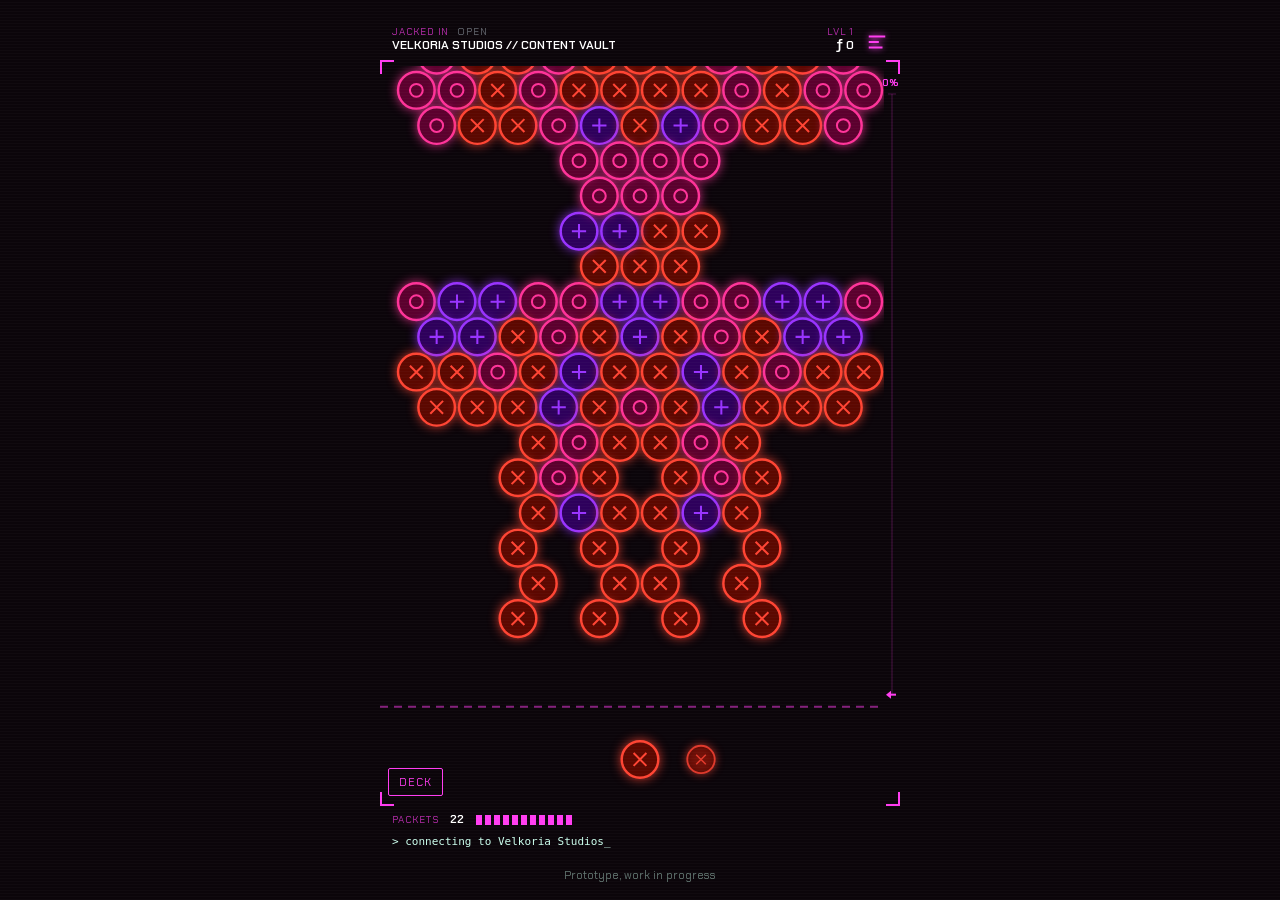
==== index.html @ e5b64105 "feat: rework the ice schedule and add a security tier A play log showed scrambler needs about 1.5x t" ====
<!doctype html>
<html lang="en">
<head>
<meta charset="utf-8">
<meta name="viewport" content="width=device-width,initial-scale=1,maximum-scale=1,user-scalable=no">
<meta name="theme-color" content="#07080b">
<title>Splice</title>
<link rel="icon" href="icons/icon.svg" type="image/svg+xml">
<link rel="manifest" href="manifest.webmanifest">
<link rel="apple-touch-icon" href="icons/apple-touch-icon.png">
<meta name="apple-mobile-web-app-capable" content="yes">
<meta name="mobile-web-app-capable" content="yes">
<meta name="apple-mobile-web-app-title" content="Splice">
<meta name="apple-mobile-web-app-status-bar-style" content="black-translucent">
<link rel="preload" href="fonts/chakra-petch-latin-600.woff2" as="font" type="font/woff2" crossorigin>
<link rel="stylesheet" href="style.css">
<script type="module" src="src/ui.js"></script>
</head>
<body>
<main id="deck">
<header id="hud"><div class="l"><small><span id="jack"></span><span id="sec"></span><span id="ice"></span></small><b id="host"></b></div><div class="r"><small id="lvl"></small><b id="score"></b></div><button id="menuBtn"><svg viewBox="0 0 24 24" width="22" height="22" fill="none" stroke="currentColor" stroke-width="2"><path d="M3 6h18M3 12h11M3 18h15"/></svg></button></header>
<canvas id="strip"></canvas>
<div id="frame"><canvas id="board"></canvas><button id="deckBtn"></button><div id="drawer" hidden></div></div>
<div id="bar"><small id="pk"></small><b id="shots"></b><span id="segs"></span></div>
<div id="log"></div>
</main>
<p id="wip"></p>
<div id="alert" hidden></div>
<div id="turn"><p id="turnText"></p></div>
<div id="load" hidden><div class="card"><h2 id="loadT"></h2><p id="loadM"></p></div></div>
<div id="sheet" hidden><div class="card"><h2 id="sheetT"></h2><p id="sheetP" hidden></p><button id="sheetB"></button><button id="sheetO" hidden></button><button id="sheetC" hidden></button></div></div>
<div id="menu" hidden>
<nav id="tabs"><button data-tab="run"></button><button data-tab="shop"></button><button data-tab="info"></button></nav>
<section data-tab="run">
<div class="row"><span id="curL"></span><b id="curN"></b></div>
<div class="row"><span id="bestL"></span><b id="bestN"></b></div>
<button id="mRestart"></button>
<button id="mBack"></button>
<button id="mOver"></button>
<p id="pickL"></p>
<div id="step"><button id="lvlDn"></button><input id="lvlIn" type="text" inputmode="numeric" autocomplete="off"><button id="lvlUp"></button></div>
<p id="pickHost"></p>
<button id="mPlay"></button>
<div id="plog"><h3 id="pHead"></h3><label id="pSw"><input id="pOn" type="checkbox"><span id="pTrack"></span></label><p id="pCount"></p><button id="pShare"></button><button id="pClear"></button></div>
<button id="mReset"></button>
</section>
<section data-tab="shop" hidden>
<small id="balL"></small>
<h2 id="balN"></h2>
<div id="shopList"></div>
</section>
<section data-tab="info" hidden>
<h2 id="iName"></h2>
<p id="iText"></p>
<p id="iHow"></p>
<button id="iShare"></button>
<a id="iSrc" class="btn" href="https://github.com/thomaslazar/splice" target="_blank" rel="noopener"></a>
<p id="iUrl" hidden></p>
<small id="iLic"></small>
<small id="iCred"></small>
<label class="pick"><span id="iLang"></span><select id="iSel"></select></label>
</section>
<button id="mKeep" class="primary"></button>
</div>
<div id="demo" hidden><div class="card"><h2 id="demoN"></h2><span id="demoI"></span><canvas id="demoC"></canvas><p id="demoD"></p><button id="demoX"></button></div></div>
<div id="scan"></div>
</body>
</html>
---- style.css ----
/* Chakra Petch, SIL OFL 1.1: fonts/OFL.txt */
@font-face { font-family: 'Chakra Petch'; font-style: normal; font-weight: 400; font-display: swap;
  src: url(fonts/chakra-petch-latin-400.woff2) format('woff2'); unicode-range: U+0000-00FF,U+0131,U+0152-0153,U+02BB-02BC,U+02C6,U+02DA,U+02DC,U+0304,U+0308,U+0329,U+2000-206F,U+20AC,U+2122,U+2191,U+2193,U+2212,U+2215,U+FEFF,U+FFFD; }
@font-face { font-family: 'Chakra Petch'; font-style: normal; font-weight: 600; font-display: swap;
  src: url(fonts/chakra-petch-latin-600.woff2) format('woff2'); unicode-range: U+0000-00FF,U+0131,U+0152-0153,U+02BB-02BC,U+02C6,U+02DA,U+02DC,U+0304,U+0308,U+0329,U+2000-206F,U+20AC,U+2122,U+2191,U+2193,U+2212,U+2215,U+FEFF,U+FFFD; }
:root { --bg: #07080b; --fg: #cfe; --acc: #39ff88; --dim: #000a; }
html, body { margin: 0; height: 100%; background: var(--bg); color: var(--fg);
  font: 14px/1.3 'Chakra Petch', ui-monospace, Menlo, monospace; overscroll-behavior: none; touch-action: none;
  -webkit-user-select: none; user-select: none; }
body { display: flex; flex-direction: column; align-items: center; justify-content: center; }
#deck { max-width: 100%; }
small { display: block; font-size: 10px; letter-spacing: .08em; text-transform: uppercase; color: var(--acc); opacity: .7; }
/* header: "Jacked in" over the host label (wraps to two lines at most), level over score, restart */
#hud { box-sizing: border-box; padding: 8px 12px 6px; display: flex; gap: 12px; align-items: flex-end; }
#hud .l { flex: 1; min-width: 0; }
#hud .r { text-align: right; }
#hud b { display: block; font-weight: 600; font-size: 12px; color: #fff; }
/* active ICE: a small tag after "Jacked in" */
#ice:not(:empty) { margin-left: 8px; padding: 0 4px; border: 1px solid var(--acc); }
/* security tier: open grey, guarded accent, hardened amber, fortified red */
#sec { margin-left: 8px; color: #8a929c; } #sec[data-sec="1"] { color: var(--acc); }
#sec[data-sec="2"] { color: #ffb020; } #sec[data-sec="3"] { color: #ff2a4a; }
#hud #host { display: -webkit-box; -webkit-line-clamp: 2; -webkit-box-orient: vertical; overflow: hidden; }
/* menu button: the whole header height (44px or more) and the gap are the tap target; margins keep the layout */
#menuBtn { border: 0; align-self: stretch; display: flex; align-items: flex-end; margin: -10px -12px -6px -10px; padding: 0 12px 7px 10px; }
#menuBtn svg { filter: drop-shadow(0 0 3px var(--acc)); }
/* host strip: zero height until the ceiling is in view; ui.js sizes it */
#strip { height: 0; }
/* corner brackets around board and shooter zone, drawn over the canvas edges */
#frame { position: relative; padding: 6px 0; }
#frame::after { content: ""; position: absolute; inset: 0; pointer-events: none; --l: linear-gradient(var(--acc), var(--acc));
  background: var(--l) 0 0 / 14px 2px, var(--l) 0 0 / 2px 14px, var(--l) 100% 0 / 14px 2px, var(--l) 100% 0 / 2px 14px,
    var(--l) 0 100% / 14px 2px, var(--l) 0 100% / 2px 14px, var(--l) 100% 100% / 14px 2px, var(--l) 100% 100% / 2px 14px;
  background-repeat: no-repeat; }
/* packets bar: label, shots left, up to 20 segments */
#bar { padding: 6px 12px 4px; display: flex; gap: 10px; align-items: center; }
#bar b { font-weight: 600; font-size: 12px; color: #fff; min-width: 2ch; }
#segs { display: flex; gap: 3px; }
#segs i { width: 6px; height: 10px; background: var(--acc); opacity: .18; }
#segs i.on { opacity: 1; }
#bar[data-warn=low] b, #bar[data-warn=low] #pk { color: #ffb020; } #bar[data-warn=low] #segs i { background: #ffb020; }
#bar[data-warn=crit] b, #bar[data-warn=crit] #pk { color: #ff2a4a; } #bar[data-warn=crit] #segs i { background: #ff2a4a; }
#bar[data-warn=crit] { animation: pulse 1s ease-in-out infinite; }
@keyframes pulse { 50% { opacity: .45; } }
/* trace warning flash: once, centred, never blocks taps */
#alert { position: fixed; left: 0; right: 0; top: 40%; z-index: 20; pointer-events: none; text-align: center; padding: 14px 0;
  background: linear-gradient(90deg, transparent, rgba(0,0,0,.75) 20%, rgba(0,0,0,.75) 80%, transparent);
  font-size: 30px; font-weight: 600; letter-spacing: .12em; text-transform: uppercase; color: #ffb020; text-shadow: 0 0 18px #ffb020;
  animation: flash 2.8s ease-out forwards; }
#alert[data-kind=critical] { color: #ff2a4a; text-shadow: 0 0 18px #ff2a4a; }
#alert[data-kind=restored], #alert[data-kind=ice], #alert[data-kind=unlock], #alert[data-kind=breaker] { color: var(--acc); text-shadow: 0 0 18px var(--acc); }
#alert[data-kind=note] { font-size: 16px; color: var(--acc); text-shadow: 0 0 12px var(--acc); letter-spacing: .08em; }
#alert[hidden] { display: none; }
@keyframes flash { 0% { opacity: 0; transform: scale(1.25); } 6% { opacity: 1; transform: scale(1); } 11% { opacity: .35; } 16% { opacity: 1; } 85% { opacity: 1; } 100% { opacity: 0; } }
@media (prefers-reduced-motion: reduce) { #alert { animation: none; } }
/* phones held sideways: the board does not fit, so ask to turn upright (iOS ignores the manifest lock) */
#turn { display: none; }
@media (orientation: landscape) and (max-height: 500px) {
  #turn { display: flex; position: fixed; inset: 0; z-index: 100; align-items: center; justify-content: center; padding: 24px; background: var(--bg); }
  #turn p { margin: 0; max-width: 22em; text-align: center; font-size: 1.2rem; font-weight: 600; color: var(--fg); }
}
@media (prefers-reduced-motion: reduce) { #bar[data-warn=crit] { animation: none; } }
/* run log: two lines reserved */
#log { height: 2.8em; padding: 2px 12px; font: 11px/1.4 ui-monospace, Menlo, monospace; }
#log div { white-space: nowrap; overflow: hidden; text-overflow: ellipsis; }
#log .cur::after { content: "_"; animation: blink 1s steps(1) infinite; }
@media (prefers-reduced-motion: reduce) { #log .cur::after { animation: none; } }
/* scanlines over the whole screen; never takes taps */
#scan { position: fixed; inset: 0; z-index: 9; pointer-events: none;
  background: repeating-linear-gradient(transparent 0 2px, #ffffff06 2px 3px); }
button { background: transparent; color: var(--acc); border: 1px solid var(--acc); font: inherit; font-family: inherit; padding: 6px 10px;
  border-radius: 2px; cursor: pointer; }
canvas { display: block; touch-action: none; }
#wip { margin: 0; padding-top: 2px; font-size: 11px; opacity: .45; }
#sheet { position: fixed; inset: 0; z-index: 8; display: flex; align-items: center; justify-content: center; background: var(--dim); }
#sheet[hidden], #load[hidden] { display: none; }
#load { position: fixed; inset: 0; z-index: 8; display: flex; align-items: center; justify-content: center; background: var(--bg); }
#loadM { margin: 0; color: var(--fg); opacity: .8; }
#loadM::after { content: "_"; animation: blink 1s steps(1) infinite; }
@keyframes blink { 50% { opacity: 0; } }
@media (prefers-reduced-motion: reduce) { #loadM::after { animation: none; } }
.card { display: flex; flex-direction: column; align-items: center; gap: 16px; padding: 24px 32px;
  background: var(--bg); border: 1px solid var(--acc); }
.card h2 { margin: 0; font-size: 28px; color: var(--acc); text-shadow: 0 0 12px var(--acc); font-weight: normal; }
/* menu panel: full screen, solid, under the scanlines, over the sheet */
#menu { position: fixed; inset: 0; z-index: 8; background: var(--bg); display: flex; flex-direction: column; padding: 0 18px 18px; gap: 9px; overflow: hidden; }
#menu[hidden], #menu section[hidden] { display: none; }
#menu section { display: flex; flex-direction: column; gap: 9px; flex: 1; min-height: 0; overflow-y: auto; }
#menu section > * { flex: none; }
#menu button { width: 100%; padding: 10px; font-size: 12px; letter-spacing: .08em; text-transform: uppercase; }
#menu button[hidden] { display: none; }
#menu button.primary { background: var(--acc); color: var(--bg); font-weight: 600; flex: none; }
#tabs { display: flex; margin: 0 -18px 8px; border-bottom: 1px solid var(--acc); padding-top: 8px; }
#tabs button { flex: 1; width: auto; border: 0; border-radius: 0; padding: 10px 0; font-size: 11px; opacity: .5; border-bottom: 2px solid transparent; }
#tabs button.on { opacity: 1; border-bottom-color: var(--acc); }
#tabs button:disabled { opacity: .25; cursor: default; }
#menu .row { display: flex; justify-content: space-between; padding: 4px 0; border-bottom: 1px solid #ffffff14; }
#menu .row b { color: #fff; font-weight: 600; }
#menu p { margin: 8px 0 0; text-align: center; font-size: 12px; opacity: .8; }
#step { display: flex; gap: 6px; justify-content: center; }
#step button { width: auto; padding: 9px 16px; }
#lvlIn { width: 6ch; box-sizing: content-box; text-align: center; font: inherit; font-size: 16px; color: #fff; background: transparent;
  border: 1px solid var(--acc); border-radius: 2px; padding: 8px 12px; -webkit-user-select: text; user-select: text; }
#pickHost { margin-top: 0; min-height: 1.3em; }
#menu h2 { margin: 0; text-align: center; font-size: 28px; color: var(--acc); text-shadow: 0 0 12px var(--acc); font-weight: normal; }
#iHow { white-space: pre-line; }
#iUrl { -webkit-user-select: text; user-select: text; word-break: break-all; opacity: 1; }
#menu small { text-align: center; opacity: .55; font-size: 11px; }
#menu a.btn { display: block; box-sizing: border-box; text-align: center; padding: 10px; font-size: 12px; letter-spacing: .08em; text-transform: uppercase; color: var(--acc); border: 1px solid var(--acc); text-decoration: none; }
.pick { display: flex; justify-content: space-between; align-items: center; gap: 12px; font-size: 12px; }
.pick select { font: inherit; font-size: 14px; color: #fff; background: var(--bg); border: 1px solid var(--acc); border-radius: 2px; padding: 7px 10px; }
#sheetP { margin: 0; max-width: 22em; text-align: center; opacity: .8; }
#sheetP[hidden], #sheetO[hidden] { display: none; }
#sheetP .loot { display: flex; align-items: center; justify-content: center; gap: 8px; margin-top: 8px; color: #fff; }
#hud b.dim { opacity: .5; }
#score.up { animation: fragUp .2s ease-out; }   /* a fallen bubble counts up */
@keyframes fragUp { from { color: var(--acc); text-shadow: 0 0 6px currentColor; } }
@media (prefers-reduced-motion: reduce) { #score.up { animation: none; } }
/* deck: button over the shooter strip (bottom left), drawer above it */
#deckBtn { position: absolute; left: 8px; bottom: 10px; z-index: 5; padding: 6px 10px; font-size: 11px; letter-spacing: .08em; text-transform: uppercase; background: var(--bg); }
#drawer { position: absolute; left: 8px; bottom: 48px; z-index: 5; display: flex; flex-direction: column; gap: 4px; padding: 6px; min-width: 190px; max-height: 60%; overflow-y: auto;
  background: var(--bg); border: 1px solid var(--acc); }
#drawer[hidden] { display: none; }
#drawer small { text-align: center; }
#drawer button { display: flex; align-items: center; gap: 8px; width: 100%; padding: 5px 8px; font-size: 12px; }
#drawer button:disabled { opacity: .3; cursor: default; }
#drawer button span { flex: 1; text-align: left; }
#drawer button b { color: #fff; font-weight: 600; }
#drawer svg { flex: none; }
#drawer button.shop { justify-content: center; }
/* shop and demo */
#balL { opacity: .55; }
#balN { font-size: 32px; }
#shopList { display: flex; flex-direction: column; }
.shopRow { display: flex; align-items: center; gap: 10px; padding: 8px 0; border-bottom: 1px solid #ffffff14; cursor: pointer; }
.shopRow.lock { opacity: .4; }
.shopRow > svg { flex: none; }
.shopRow > div { flex: 1; min-width: 0; display: flex; flex-direction: column; gap: 2px; }
.shopRow b { color: #fff; font-weight: 600; font-size: 13px; }
.shopRow small { text-align: left; font-size: 11px; text-transform: none; letter-spacing: 0; opacity: .75; }
.shopRow > span { flex: none; font-size: 12px; }
#menu .shopRow button { width: auto; flex: none; min-width: 64px; padding: 8px 10px; }
#menu .shopRow button:disabled { opacity: .35; cursor: default; }
#demo { position: fixed; inset: 0; z-index: 9; background: #000c; display: flex; align-items: center; justify-content: center; padding: 16px; }
#demo[hidden] { display: none; }
#demo .card { max-width: 100%; align-items: center; }
#demo canvas { max-width: 100%; border: 1px solid #ffffff22; }
#demo canvas[hidden] { display: none; }
#demoD { margin: 0; text-align: center; }
#plog { margin-top: 28px; display: flex; flex-direction: column; gap: 8px; }
#plog h3 { margin: 0; font-size: 12px; letter-spacing: .12em; text-transform: uppercase; opacity: .75; }
#plog p { margin: 0; font-size: 12px; opacity: .75; }
#pSw { display: flex; align-items: center; gap: 10px; cursor: pointer; }
#pOn { width: 20px; height: 20px; accent-color: currentColor; margin: 0; }
#menu #plog button:disabled { opacity: .35; cursor: default; }
#menu #mReset { margin-top: 28px; border-color: #ff2a4a; color: #ff2a4a; }
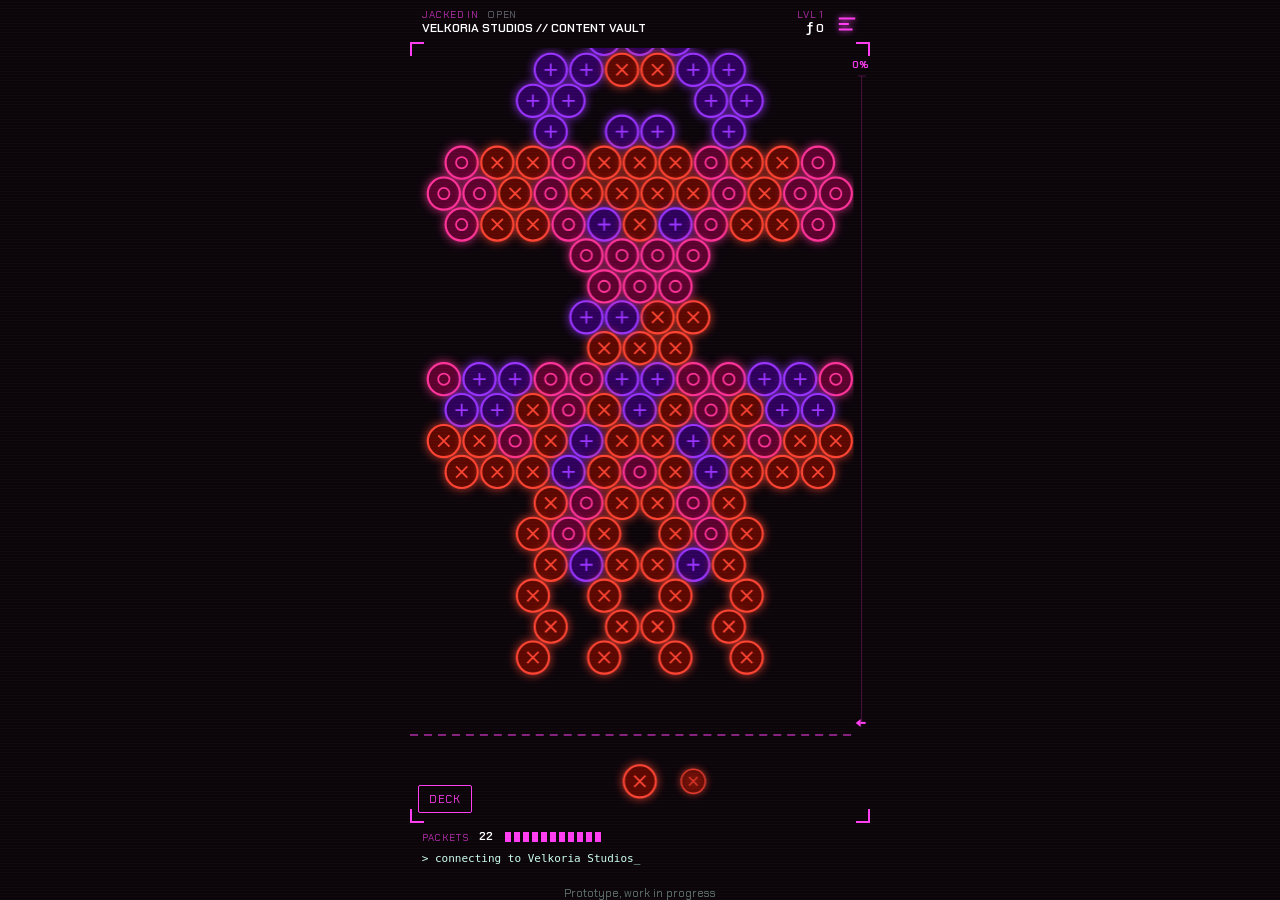
==== commit 2fedeced: "feat: add seal ice and show more rows Seal ICE is lock with a hidden next packet, so the shot after " ====
--- a/index.html
+++ b/index.html
@@ -2,7 +2,7 @@
 <html lang="en">
 <head>
 <meta charset="utf-8">
-<meta name="viewport" content="width=device-width,initial-scale=1,maximum-scale=1,user-scalable=no">
+<meta name="viewport" content="width=device-width,initial-scale=1,maximum-scale=1,user-scalable=no,viewport-fit=cover">
 <meta name="theme-color" content="#07080b">
 <title>Splice</title>
 <link rel="icon" href="icons/icon.svg" type="image/svg+xml">
--- a/style.css
+++ b/style.css
@@ -7,7 +7,9 @@
 html, body { margin: 0; height: 100%; background: var(--bg); color: var(--fg);
   font: 14px/1.3 'Chakra Petch', ui-monospace, Menlo, monospace; overscroll-behavior: none; touch-action: none;
   -webkit-user-select: none; user-select: none; }
-body { display: flex; flex-direction: column; align-items: center; justify-content: center; }
+/* the status bar and home indicator stay clear (viewport-fit=cover); fit() subtracts this padding */
+body { display: flex; flex-direction: column; align-items: center; justify-content: center; box-sizing: border-box;
+  padding: env(safe-area-inset-top) 0 env(safe-area-inset-bottom); }
 #deck { max-width: 100%; }
 small { display: block; font-size: 10px; letter-spacing: .08em; text-transform: uppercase; color: var(--acc); opacity: .7; }
 /* header: "Jacked in" over the host label (wraps to two lines at most), level over score, restart */
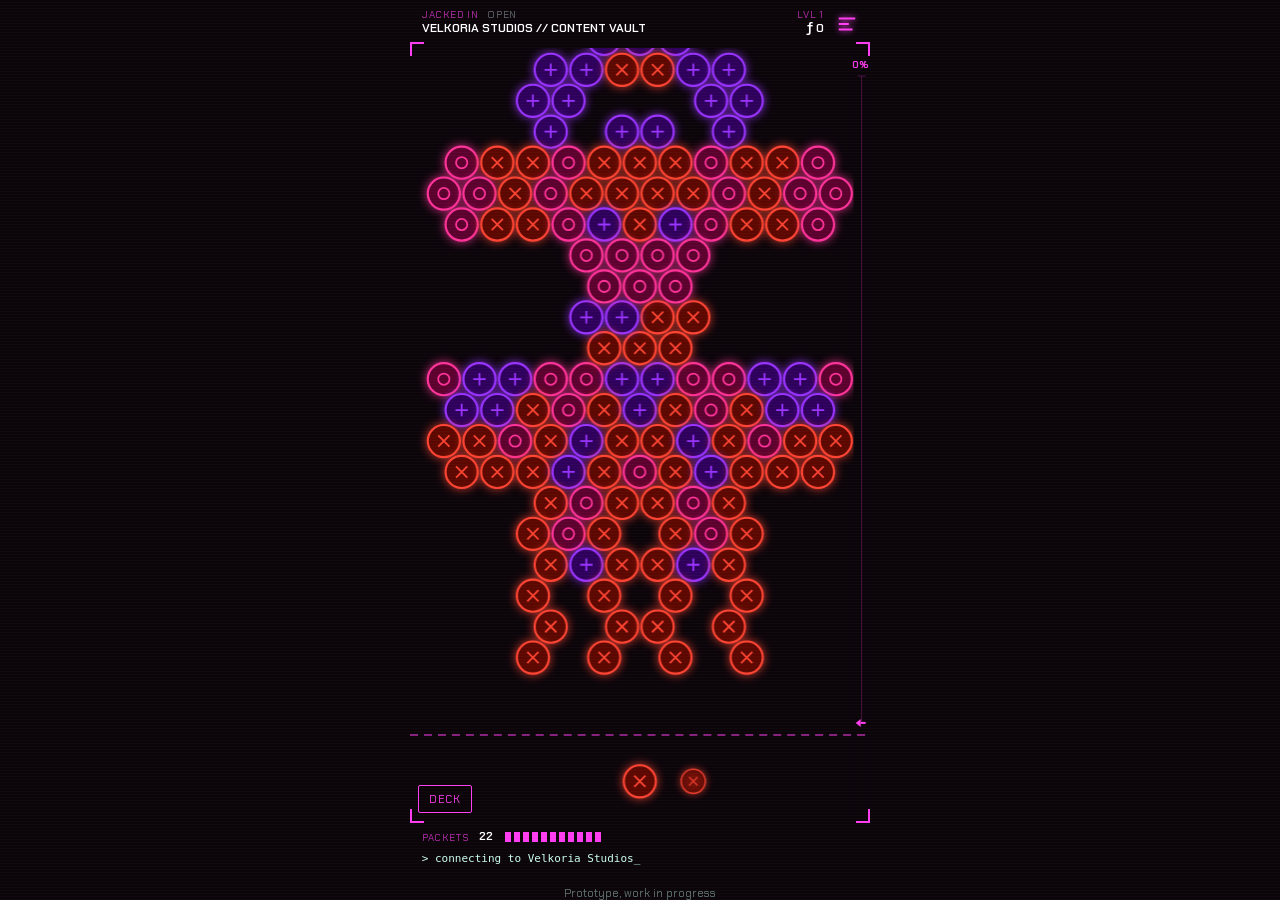
==== commit bcabfbd2: "feat: let big drops disrupt any ice, add a music volume slider A drop of 10 or more bubbles (14 unde" ====
--- a/index.html
+++ b/index.html
@@ -2,16 +2,25 @@
 <html lang="en">
 <head>
 <meta charset="utf-8">
-<meta name="viewport" content="width=device-width,initial-scale=1,maximum-scale=1,user-scalable=no,viewport-fit=cover">
+<meta name="viewport" content="width=device-width,initial-scale=1,maximum-scale=1,user-scalable=no">
 <meta name="theme-color" content="#07080b">
 <title>Splice</title>
+<meta name="description" content="Endless cyberpunk bubble shooter. No ads, no accounts.">
+<meta property="og:type" content="website">
+<meta property="og:title" content="Splice">
+<meta property="og:description" content="Break the ICE. Jack in, pop the colours, drop the rest. Endless cyberpunk bubble shooter. No ads, no accounts.">
+<meta property="og:url" content="https://thomaslazar.github.io/splice/">
+<meta property="og:image" content="https://thomaslazar.github.io/splice/icons/og.png">
+<meta property="og:image:width" content="1200">
+<meta property="og:image:height" content="630">
+<meta name="twitter:card" content="summary_large_image">
 <link rel="icon" href="icons/icon.svg" type="image/svg+xml">
 <link rel="manifest" href="manifest.webmanifest">
 <link rel="apple-touch-icon" href="icons/apple-touch-icon.png">
 <meta name="apple-mobile-web-app-capable" content="yes">
 <meta name="mobile-web-app-capable" content="yes">
 <meta name="apple-mobile-web-app-title" content="Splice">
-<meta name="apple-mobile-web-app-status-bar-style" content="black-translucent">
+<meta name="apple-mobile-web-app-status-bar-style" content="black">
 <link rel="preload" href="fonts/chakra-petch-latin-600.woff2" as="font" type="font/woff2" crossorigin>
 <link rel="stylesheet" href="style.css">
 <script type="module" src="src/ui.js"></script>
@@ -30,7 +39,7 @@
 <div id="load" hidden><div class="card"><h2 id="loadT"></h2><p id="loadM"></p></div></div>
 <div id="sheet" hidden><div class="card"><h2 id="sheetT"></h2><p id="sheetP" hidden></p><button id="sheetB"></button><button id="sheetO" hidden></button><button id="sheetC" hidden></button></div></div>
 <div id="menu" hidden>
-<nav id="tabs"><button data-tab="run"></button><button data-tab="shop"></button><button data-tab="info"></button></nav>
+<nav id="tabs"><button data-tab="run"></button><button data-tab="shop"></button><button data-tab="music"></button><button data-tab="info"></button></nav>
 <section data-tab="run">
 <div class="row"><span id="curL"></span><b id="curN"></b></div>
 <div class="row"><span id="bestL"></span><b id="bestN"></b></div>
@@ -41,7 +50,6 @@
 <div id="step"><button id="lvlDn"></button><input id="lvlIn" type="text" inputmode="numeric" autocomplete="off"><button id="lvlUp"></button></div>
 <p id="pickHost"></p>
 <button id="mPlay"></button>
-<div id="plog"><h3 id="pHead"></h3><label id="pSw"><input id="pOn" type="checkbox"><span id="pTrack"></span></label><p id="pCount"></p><button id="pShare"></button><button id="pClear"></button></div>
 <button id="mReset"></button>
 </section>
 <section data-tab="shop" hidden>
@@ -49,16 +57,36 @@
 <h2 id="balN"></h2>
 <div id="shopList"></div>
 </section>
+<section data-tab="music" hidden>
+<p id="jHost"></p>
+<p id="jMeta"></p>
+<div id="jStep"><button id="jDn"></button><input id="jIn" type="text" inputmode="numeric" autocomplete="off"><button id="jUp"></button></div>
+<label class="pick"><span id="jIceL"></span><select id="jIce"></select></label>
+<button id="jPlay" class="primary"></button>
+<div id="jMood" class="seg"><button data-m="0"></button><button data-m="1"></button><button data-m="2"></button></div>
+<div id="jEnds" class="seg"><button id="jWin"></button><button id="jLose"></button></div>
+<p id="jWhere"></p>
+<div id="jArr"></div>
+<div id="jGrid"></div>
+</section>
+<section data-tab="settings" hidden>
+<h2 id="sHead"></h2>
+<label class="sw"><input id="sOn" type="checkbox"><span id="sMusic"></span></label>
+<label class="vol"><span id="sVolL"></span><input id="sVol" type="range" min="0" max="100" step="5"></label>
+<label class="sw"><input id="fOn" type="checkbox"><span id="fSfx"></span></label>
+<label class="pick"><span id="iLang"></span><select id="iSel"></select></label>
+<div id="plog"><h3 id="pHead"></h3><label id="pSw"><input id="pOn" type="checkbox"><span id="pTrack"></span></label><p id="pCount"></p><button id="pShare"></button><button id="pClear"></button></div>
+</section>
 <section data-tab="info" hidden>
 <h2 id="iName"></h2>
 <p id="iText"></p>
 <p id="iHow"></p>
+<button id="iSet"></button>
 <button id="iShare"></button>
 <a id="iSrc" class="btn" href="https://github.com/thomaslazar/splice" target="_blank" rel="noopener"></a>
 <p id="iUrl" hidden></p>
 <small id="iLic"></small>
 <small id="iCred"></small>
-<label class="pick"><span id="iLang"></span><select id="iSel"></select></label>
 </section>
 <button id="mKeep" class="primary"></button>
 </div>
--- a/style.css
+++ b/style.css
@@ -7,9 +7,7 @@
 html, body { margin: 0; height: 100%; background: var(--bg); color: var(--fg);
   font: 14px/1.3 'Chakra Petch', ui-monospace, Menlo, monospace; overscroll-behavior: none; touch-action: none;
   -webkit-user-select: none; user-select: none; }
-/* the status bar and home indicator stay clear (viewport-fit=cover); fit() subtracts this padding */
-body { display: flex; flex-direction: column; align-items: center; justify-content: center; box-sizing: border-box;
-  padding: env(safe-area-inset-top) 0 env(safe-area-inset-bottom); }
+body { display: flex; flex-direction: column; align-items: center; justify-content: center; }
 #deck { max-width: 100%; }
 small { display: block; font-size: 10px; letter-spacing: .08em; text-transform: uppercase; color: var(--acc); opacity: .7; }
 /* header: "Jacked in" over the host label (wraps to two lines at most), level over score, restart */
@@ -50,7 +48,7 @@
   font-size: 30px; font-weight: 600; letter-spacing: .12em; text-transform: uppercase; color: #ffb020; text-shadow: 0 0 18px #ffb020;
   animation: flash 2.8s ease-out forwards; }
 #alert[data-kind=critical] { color: #ff2a4a; text-shadow: 0 0 18px #ff2a4a; }
-#alert[data-kind=restored], #alert[data-kind=ice], #alert[data-kind=unlock], #alert[data-kind=breaker] { color: var(--acc); text-shadow: 0 0 18px var(--acc); }
+#alert[data-kind=disrupted], #alert[data-kind=ice], #alert[data-kind=unlock], #alert[data-kind=breaker] { color: var(--acc); text-shadow: 0 0 18px var(--acc); }
 #alert[data-kind=note] { font-size: 16px; color: var(--acc); text-shadow: 0 0 12px var(--acc); letter-spacing: .08em; }
 #alert[hidden] { display: none; }
 @keyframes flash { 0% { opacity: 0; transform: scale(1.25); } 6% { opacity: 1; transform: scale(1); } 11% { opacity: .35; } 16% { opacity: 1; } 85% { opacity: 1; } 100% { opacity: 0; } }
@@ -99,9 +97,9 @@
 #menu .row { display: flex; justify-content: space-between; padding: 4px 0; border-bottom: 1px solid #ffffff14; }
 #menu .row b { color: #fff; font-weight: 600; }
 #menu p { margin: 8px 0 0; text-align: center; font-size: 12px; opacity: .8; }
-#step { display: flex; gap: 6px; justify-content: center; }
-#step button { width: auto; padding: 9px 16px; }
-#lvlIn { width: 6ch; box-sizing: content-box; text-align: center; font: inherit; font-size: 16px; color: #fff; background: transparent;
+#step, #jStep { display: flex; gap: 6px; justify-content: center; }
+#step button, #jStep button { width: auto; padding: 9px 16px; }
+#lvlIn, #jIn { width: 6ch; box-sizing: content-box; text-align: center; font: inherit; font-size: 16px; color: #fff; background: transparent;
   border: 1px solid var(--acc); border-radius: 2px; padding: 8px 12px; -webkit-user-select: text; user-select: text; }
 #pickHost { margin-top: 0; min-height: 1.3em; }
 #menu h2 { margin: 0; text-align: center; font-size: 28px; color: var(--acc); text-shadow: 0 0 12px var(--acc); font-weight: normal; }
@@ -152,7 +150,35 @@
 #plog { margin-top: 28px; display: flex; flex-direction: column; gap: 8px; }
 #plog h3 { margin: 0; font-size: 12px; letter-spacing: .12em; text-transform: uppercase; opacity: .75; }
 #plog p { margin: 0; font-size: 12px; opacity: .75; }
-#pSw { display: flex; align-items: center; gap: 10px; cursor: pointer; }
-#pOn { width: 20px; height: 20px; accent-color: currentColor; margin: 0; }
+#pSw, .sw { display: flex; align-items: center; gap: 10px; cursor: pointer; }
+#pOn, .sw input { width: 20px; height: 20px; accent-color: currentColor; margin: 0; }
 #menu #plog button:disabled { opacity: .35; cursor: default; }
 #menu #mReset { margin-top: 28px; border-color: #ff2a4a; color: #ff2a4a; }
+/* music tab: a player for any reached level's track; --acc is the picked level's accent */
+#menu section[data-tab="music"] { gap: 10px; }
+#jHost { margin: 4px 0 0; font-size: 18px; line-height: 1.2; color: var(--acc); text-shadow: 0 0 12px var(--acc); opacity: 1; overflow-wrap: anywhere; }
+#jMeta { margin: 0; }
+#jMeta b { color: #fff; font-weight: 600; }
+#menu .seg { display: flex; }
+#menu .seg button { flex: 1; width: auto; border-radius: 0; padding: 10px 4px; font-size: 11px; }
+#menu .seg button + button { border-left: 0; }
+#jMood button.on[data-m="0"] { color: var(--acc); border-color: var(--acc); }
+#jMood button.on[data-m="1"] { color: #ffb020; border-color: #ffb020; }
+#jMood button.on[data-m="2"] { color: #ff2a4a; border-color: #ff2a4a; }
+#jMood button:not(.on) { opacity: .6; }
+#jWhere { margin: 6px 0 0; min-height: 1.45em; }
+#jWhere b { color: #fff; font-weight: 600; }
+#jArr { display: flex; gap: 3px; }
+#jArr i { flex: 1; height: 3px; background: #ffffff1c; }
+#jArr i.now { background: var(--acc); box-shadow: 0 0 6px var(--acc); }
+#jGrid { display: grid; grid-template-columns: 48px repeat(16, 1fr); gap: 3px; align-items: center; }
+#jGrid span { font-size: 10px; letter-spacing: .04em; opacity: .7; }
+#jGrid span.off { opacity: .3; }
+#jGrid i { aspect-ratio: 1; background: #ffffff0a; border-radius: 1px; }
+#jGrid i.on { background: color-mix(in srgb, var(--acc) calc(var(--v) * 70%), #ffffff14); }
+#jGrid i.off.on { background: #ffffff22; }
+#jGrid i.now { box-shadow: 0 0 0 1px var(--acc); }
+#jGrid i.now.on:not(.off) { background: var(--acc); box-shadow: 0 0 8px var(--acc); }
+.sw { font-size: 14px; }
+.vol { display: flex; align-items: center; gap: 10px; font-size: 14px; }
+.vol input { flex: 1; min-width: 0; accent-color: currentColor; margin: 0; }
